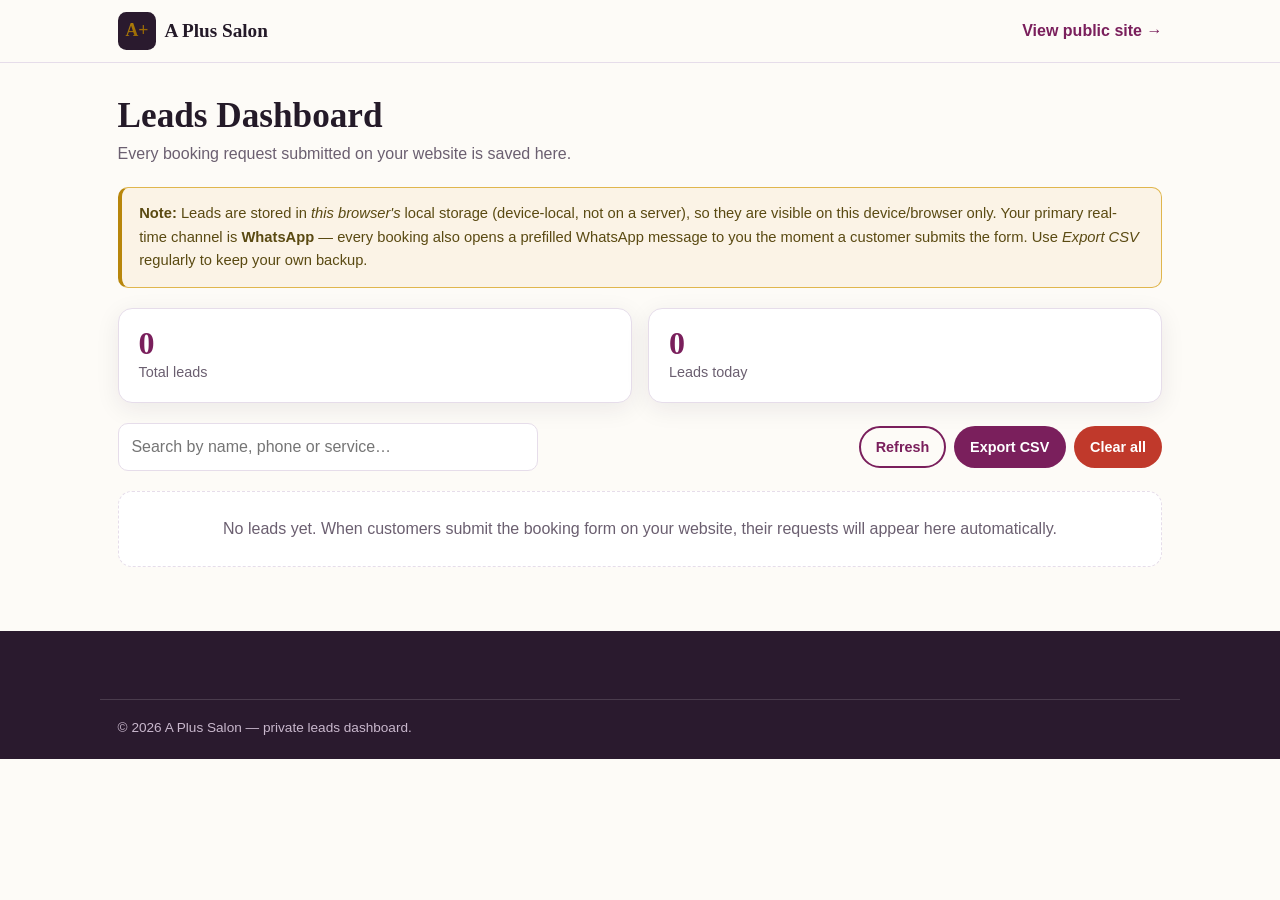
==== admin.html @ 1aadc6eb "feat: add owner leads dashboard, SEO/deploy config, and README - admin.html: mobile-responsive owner" ====
<!DOCTYPE html>
<html lang="en">
<head>
  <meta charset="UTF-8" />
  <meta name="viewport" content="width=device-width, initial-scale=1.0" />
  <title>A Plus Salon — Leads Dashboard</title>
  <meta name="description" content="Private owner dashboard for viewing and exporting salon booking leads." />
  <meta name="theme-color" content="#2a1a2e" />

  <!-- Owner-only dashboard: keep it out of search engines -->
  <meta name="robots" content="noindex, nofollow" />

  <!-- Favicon -->
  <link rel="icon" type="image/svg+xml" href="assets/img/favicon.svg" />

  <!-- Shared styles -->
  <link rel="stylesheet" href="assets/css/styles.css" />
</head>
<body class="admin">
  <!-- ============================ HEADER ============================ -->
  <header class="site-header">
    <div class="container site-header__inner">
      <a class="brand" href="index.html">
        <img class="brand__logo" src="assets/img/logo.svg" width="40" height="40" alt="" />
        <span class="brand__name" data-salon-name>A Plus Salon</span>
      </a>
      <nav class="admin-nav" aria-label="Dashboard">
        <a class="admin-nav__link" href="index.html">View public site →</a>
      </nav>
    </div>
  </header>

  <main class="admin-main">
    <div class="container">
      <div class="admin-head">
        <h1 class="admin-head__title">Leads Dashboard</h1>
        <p class="admin-head__sub">
          Every booking request submitted on your website is saved here.
        </p>
      </div>

      <!-- Storage note -->
      <p class="admin-note" role="note">
        <strong>Note:</strong> Leads are stored in <em>this browser's</em> local
        storage (device-local, not on a server), so they are visible on this
        device/browser only. Your primary real-time channel is
        <strong>WhatsApp</strong> — every booking also opens a prefilled
        WhatsApp message to you the moment a customer submits the form. Use
        <em>Export CSV</em> regularly to keep your own backup.
      </p>

      <!-- ============================ SUMMARY ============================ -->
      <section class="admin-summary" aria-label="Summary">
        <div class="stat-card">
          <span class="stat-card__value" id="stat-total">0</span>
          <span class="stat-card__label">Total leads</span>
        </div>
        <div class="stat-card">
          <span class="stat-card__value" id="stat-today">0</span>
          <span class="stat-card__label">Leads today</span>
        </div>
      </section>

      <!-- ============================ TOOLBAR ============================ -->
      <div class="admin-toolbar">
        <div class="admin-toolbar__search field">
          <label for="search" class="sr-only">Search leads</label>
          <input id="search" type="search" inputmode="search" autocomplete="off"
                 placeholder="Search by name, phone or service…" />
        </div>
        <div class="admin-toolbar__actions">
          <button id="btn-refresh" class="btn btn--outline btn--sm" type="button">Refresh</button>
          <button id="btn-export" class="btn btn--primary btn--sm" type="button">Export CSV</button>
          <button id="btn-clear" class="btn btn--danger btn--sm" type="button">Clear all</button>
        </div>
      </div>

      <!-- ============================ EMPTY STATES ============================ -->
      <p id="leads-empty" class="admin-empty" hidden>
        No leads yet. When customers submit the booking form on your website,
        their requests will appear here automatically.
      </p>
      <p id="leads-no-results" class="admin-empty" hidden>
        No leads match your search.
      </p>

      <!-- ============================ TABLE (desktop) ============================ -->
      <div id="leads-table-wrap" class="leads-table-wrap" hidden>
        <table class="leads-table">
          <thead>
            <tr>
              <th scope="col">Name</th>
              <th scope="col">Phone</th>
              <th scope="col">Service</th>
              <th scope="col">Preferred</th>
              <th scope="col">Message</th>
              <th scope="col">Created</th>
            </tr>
          </thead>
          <tbody id="leads-tbody">
            <!-- Rows rendered by admin.js -->
          </tbody>
        </table>
      </div>

      <!-- ============================ CARDS (mobile) ============================ -->
      <div id="leads-cards" class="leads-cards" hidden>
        <!-- Cards rendered by admin.js -->
      </div>
    </div>
  </main>

  <footer class="site-footer">
    <div class="site-footer__bottom container">
      <p>&copy; <span data-year>2025</span> <span data-salon-name>A Plus Salon</span> — private leads dashboard.</p>
    </div>
  </footer>

  <!-- Config first, then dashboard logic -->
  <script src="assets/js/config.js"></script>
  <script src="assets/js/admin.js"></script>
</body>
</html>
---- assets/css/styles.css ----
/* ==========================================================================
   A Plus Salon — Mobile-first stylesheet (vanilla CSS, no dependencies)
   ========================================================================== */

/* ---------------------------------------------------- Design tokens */
:root {
  --color-bg: #fdfbf7;
  --color-surface: #ffffff;
  --color-ink: #241a28;
  --color-muted: #6b5f70;
  --color-primary: #7a1f5c;
  --color-primary-dark: #5c1545;
  --color-accent: #b8860b;
  --color-accent-light: #e0b64d;
  --color-plum: #2a1a2e;
  --color-whatsapp: #25d366;
  --color-whatsapp-dark: #1da851;
  --color-error: #c0392b;
  --color-border: #e6ddea;

  --radius: 14px;
  --radius-sm: 10px;
  --shadow: 0 6px 24px rgba(42, 26, 46, 0.08);
  --shadow-lg: 0 12px 40px rgba(42, 26, 46, 0.14);

  --font-body: -apple-system, BlinkMacSystemFont, "Segoe UI", Roboto, Helvetica,
    Arial, sans-serif;
  --font-head: Georgia, "Times New Roman", "Playfair Display", serif;

  --tap: 44px;
  --maxw: 1080px;
}

/* ---------------------------------------------------- Base / reset */
*,
*::before,
*::after {
  box-sizing: border-box;
}
html {
  scroll-behavior: smooth;
}
body {
  margin: 0;
  font-family: var(--font-body);
  color: var(--color-ink);
  background: var(--color-bg);
  line-height: 1.6;
  -webkit-font-smoothing: antialiased;
  overflow-x: hidden;
}
img {
  max-width: 100%;
  display: block;
}
a {
  color: var(--color-primary);
}
h1,
h2,
h3 {
  font-family: var(--font-head);
  line-height: 1.2;
  margin: 0 0 0.5em;
}
p {
  margin: 0 0 1em;
}

.container {
  width: 100%;
  max-width: var(--maxw);
  margin: 0 auto;
  padding: 0 1.1rem;
}

/* Accessibility helpers */
.skip-link {
  position: absolute;
  left: -999px;
  top: 0;
  background: var(--color-primary);
  color: #fff;
  padding: 0.6rem 1rem;
  z-index: 200;
  border-radius: 0 0 var(--radius-sm) 0;
}
.skip-link:focus {
  left: 0;
}

:focus-visible {
  outline: 3px solid var(--color-accent-light);
  outline-offset: 2px;
}

/* ---------------------------------------------------- Buttons */
.btn {
  display: inline-flex;
  align-items: center;
  justify-content: center;
  gap: 0.5rem;
  min-height: var(--tap);
  padding: 0.7rem 1.3rem;
  border: 2px solid transparent;
  border-radius: 999px;
  font: inherit;
  font-weight: 600;
  text-decoration: none;
  cursor: pointer;
  transition: transform 0.06s ease, background 0.15s ease, box-shadow 0.15s ease;
}
.btn:active {
  transform: translateY(1px);
}
.btn--lg {
  padding: 0.9rem 1.6rem;
  font-size: 1.05rem;
}
.btn--block {
  width: 100%;
}
.btn--primary {
  background: var(--color-primary);
  color: #fff;
}
.btn--primary:hover {
  background: var(--color-primary-dark);
}
.btn--outline {
  background: transparent;
  color: var(--color-primary);
  border-color: var(--color-primary);
}
.btn--outline:hover {
  background: var(--color-primary);
  color: #fff;
}
.btn--whatsapp {
  background: var(--color-whatsapp);
  color: #063d1e;
}
.btn--whatsapp:hover {
  background: var(--color-whatsapp-dark);
  color: #fff;
}
.btn__wa-icon {
  font-size: 1.1em;
}

/* ---------------------------------------------------- Header / nav */
.site-header {
  position: sticky;
  top: 0;
  z-index: 100;
  background: rgba(253, 251, 247, 0.96);
  backdrop-filter: saturate(1.2) blur(6px);
  border-bottom: 1px solid var(--color-border);
}
.site-header__inner {
  display: flex;
  align-items: center;
  justify-content: space-between;
  min-height: 62px;
  gap: 0.75rem;
}
.brand {
  display: inline-flex;
  align-items: center;
  gap: 0.55rem;
  text-decoration: none;
  color: var(--color-ink);
}
.brand__logo {
  width: 38px;
  height: 38px;
}
.brand__name {
  font-family: var(--font-head);
  font-weight: 700;
  font-size: 1.2rem;
}
.nav-toggle {
  display: inline-flex;
  flex-direction: column;
  justify-content: center;
  gap: 5px;
  width: var(--tap);
  height: var(--tap);
  padding: 0;
  background: transparent;
  border: 0;
  cursor: pointer;
}
.nav-toggle__bar {
  display: block;
  width: 24px;
  height: 2px;
  margin: 0 auto;
  background: var(--color-ink);
  border-radius: 2px;
}
.nav-menu {
  display: none;
  position: absolute;
  left: 0;
  right: 0;
  top: 100%;
  flex-direction: column;
  gap: 0.25rem;
  padding: 0.75rem 1.1rem 1.1rem;
  background: var(--color-surface);
  border-bottom: 1px solid var(--color-border);
  box-shadow: var(--shadow);
}
.nav-menu.is-open {
  display: flex;
}
.nav-menu a {
  display: block;
  padding: 0.7rem 0.25rem;
  min-height: var(--tap);
  color: var(--color-ink);
  text-decoration: none;
  font-weight: 600;
}
.nav-menu a:hover {
  color: var(--color-primary);
}
.nav-menu__cta {
  margin-top: 0.35rem;
}

/* ---------------------------------------------------- Hero */
.hero {
  background: linear-gradient(150deg, var(--color-plum) 0%, #4a2b4f 100%);
  color: #f7eefb;
  padding: 3rem 0 3.5rem;
}
.hero__eyebrow {
  text-transform: uppercase;
  letter-spacing: 0.18em;
  font-size: 0.78rem;
  color: var(--color-accent-light);
  margin-bottom: 0.75rem;
}
.hero__title {
  font-size: clamp(1.9rem, 6vw, 3rem);
  color: #fff;
}
.hero__accent {
  color: var(--color-accent-light);
}
.hero__subtext {
  max-width: 46ch;
  color: #e8dcec;
}
.hero__actions {
  display: flex;
  flex-wrap: wrap;
  gap: 0.75rem;
  margin-top: 1.4rem;
}

/* ---------------------------------------------------- Sections */
.section {
  padding: 3rem 0;
}
.section__title {
  font-size: clamp(1.5rem, 4.5vw, 2.1rem);
  text-align: center;
}
.section__lead {
  text-align: center;
  max-width: 55ch;
  margin: 0 auto 2rem;
  color: var(--color-muted);
}
.services {
  background: var(--color-bg);
}
.benefits {
  background: #f6eef3;
}

/* ---------------------------------------------------- Service cards */
.services__grid,
.benefits__grid {
  display: grid;
  grid-template-columns: 1fr;
  gap: 1rem;
}
.service-card {
  background: var(--color-surface);
  border: 1px solid var(--color-border);
  border-radius: var(--radius);
  padding: 1.25rem;
  box-shadow: var(--shadow);
  display: flex;
  flex-direction: column;
}
.service-card__name {
  font-size: 1.2rem;
  margin-bottom: 0.35rem;
}
.service-card__meta {
  display: flex;
  flex-wrap: wrap;
  gap: 0.5rem 1rem;
  margin: 0 0 0.6rem;
  font-size: 0.9rem;
}
.service-card__price {
  font-weight: 700;
  color: var(--color-primary);
}
.service-card__dur {
  color: var(--color-muted);
}
.service-card__desc {
  color: var(--color-muted);
  flex: 1;
}
.service-card__cta {
  margin-top: 0.75rem;
  align-self: flex-start;
}

/* ---------------------------------------------------- Benefits */
.benefits__grid {
  list-style: none;
  margin: 0;
  padding: 0;
}
.benefit {
  background: var(--color-surface);
  border-radius: var(--radius);
  padding: 1.25rem;
  text-align: center;
  box-shadow: var(--shadow);
}
.benefit__icon {
  font-size: 2rem;
  display: block;
  margin-bottom: 0.4rem;
}
.benefit__title {
  font-size: 1.1rem;
}
.benefit p {
  color: var(--color-muted);
  margin: 0;
}

/* ---------------------------------------------------- Booking form */
.booking {
  background: var(--color-bg);
}
.booking__inner {
  max-width: 640px;
}
.booking-form {
  display: grid;
  grid-template-columns: 1fr 1fr;
  gap: 1rem;
  background: var(--color-surface);
  border: 1px solid var(--color-border);
  border-radius: var(--radius);
  padding: 1.5rem;
  box-shadow: var(--shadow-lg);
}
.field {
  grid-column: 1 / -1;
  display: flex;
  flex-direction: column;
  gap: 0.35rem;
}
.field label {
  font-weight: 600;
  font-size: 0.95rem;
}
.field__opt {
  font-weight: 400;
  color: var(--color-muted);
}
.req {
  color: var(--color-error);
}
.field input,
.field select,
.field textarea {
  min-height: var(--tap);
  padding: 0.65rem 0.8rem;
  font: inherit;
  color: var(--color-ink);
  background: #fff;
  border: 1.5px solid var(--color-border);
  border-radius: var(--radius-sm);
  width: 100%;
}
.field textarea {
  min-height: 88px;
  resize: vertical;
}
.field input:focus,
.field select:focus,
.field textarea:focus {
  border-color: var(--color-primary);
  outline: none;
  box-shadow: 0 0 0 3px rgba(122, 31, 92, 0.15);
}
.field input.is-invalid,
.field select.is-invalid {
  border-color: var(--color-error);
}
.field__error {
  color: var(--color-error);
  font-size: 0.85rem;
  margin: 0;
  min-height: 1em;
}
.booking-form .btn[type="submit"] {
  grid-column: 1 / -1;
  margin-top: 0.25rem;
}

/* Honeypot — visually hidden but present for bots */
.hp-field {
  position: absolute;
  left: -9999px;
  width: 1px;
  height: 1px;
  overflow: hidden;
}

/* Success / fallback states */
.form-success {
  grid-column: 1 / -1;
  background: #e9f9ef;
  border: 1.5px solid var(--color-whatsapp);
  border-radius: var(--radius-sm);
  padding: 1rem 1.1rem;
  color: #0b5a2c;
}
.form-success strong {
  display: block;
  margin-bottom: 0.25rem;
}
.form-success p {
  margin: 0.25rem 0 0;
}
.whatsapp-fallback-wrap.is-emphasized {
  font-weight: 700;
}

/* ---------------------------------------------------- Footer */
.site-footer {
  background: var(--color-plum);
  color: #e8dcec;
  padding: 2.5rem 0 1.25rem;
}
.site-footer__inner {
  display: grid;
  grid-template-columns: 1fr;
  gap: 1.5rem;
}
.site-footer h3 {
  color: #fff;
  font-size: 1.05rem;
}
.site-footer__brand {
  color: var(--color-accent-light);
}
.site-footer a {
  color: #f3e4d0;
}
.site-footer__social {
  display: flex;
  flex-wrap: wrap;
  gap: 0.5rem 1rem;
}
.site-footer__bottom {
  margin-top: 1.75rem;
  padding-top: 1.1rem;
  border-top: 1px solid rgba(255, 255, 255, 0.15);
  font-size: 0.85rem;
  color: #c9b8cd;
}
.site-footer__bottom p {
  margin: 0;
}

/* ---------------------------------------------------- Breakpoints */
@media (min-width: 600px) {
  .services__grid {
    grid-template-columns: repeat(2, 1fr);
  }
  .benefits__grid {
    grid-template-columns: repeat(2, 1fr);
  }
  .field--half {
    grid-column: span 1;
  }
}

@media (min-width: 900px) {
  .nav-toggle {
    display: none;
  }
  .nav-menu {
    display: flex;
    position: static;
    flex-direction: row;
    align-items: center;
    gap: 1.25rem;
    padding: 0;
    background: transparent;
    border: 0;
    box-shadow: none;
  }
  .nav-menu a {
    padding: 0.4rem 0;
  }
  .services__grid {
    grid-template-columns: repeat(3, 1fr);
  }
  .benefits__grid {
    grid-template-columns: repeat(4, 1fr);
  }
  .site-footer__inner {
    grid-template-columns: 1.4fr 1fr 1fr;
  }
  .hero {
    padding: 4.5rem 0 5rem;
  }
}

/* ==========================================================================
   Admin — Owner Leads Dashboard
   ========================================================================== */

/* Extra button variants used by the dashboard */
.btn--sm {
  min-height: 38px;
  padding: 0.45rem 0.9rem;
  font-size: 0.9rem;
}
.btn--danger {
  background: var(--color-error);
  color: #fff;
}
.btn--danger:hover {
  background: #96271b;
}

/* Screen-reader-only utility */
.sr-only {
  position: absolute;
  width: 1px;
  height: 1px;
  padding: 0;
  margin: -1px;
  overflow: hidden;
  clip: rect(0, 0, 0, 0);
  white-space: nowrap;
  border: 0;
}

.admin-nav__link {
  font-weight: 600;
  text-decoration: none;
  color: var(--color-primary);
}
.admin-nav__link:hover {
  text-decoration: underline;
}

.admin-main {
  padding: 2rem 0 3rem;
}
.admin-head__title {
  font-size: clamp(1.6rem, 5vw, 2.2rem);
  margin-bottom: 0.25rem;
}
.admin-head__sub {
  color: var(--color-muted);
  margin-bottom: 1.25rem;
}

.admin-note {
  background: #fbf3e6;
  border: 1px solid var(--color-accent-light);
  border-left: 4px solid var(--color-accent);
  border-radius: var(--radius-sm);
  padding: 0.9rem 1.1rem;
  font-size: 0.92rem;
  color: #5a4a12;
}
.admin-note em {
  font-style: italic;
}

/* Summary stat cards */
.admin-summary {
  display: grid;
  grid-template-columns: repeat(2, 1fr);
  gap: 1rem;
  margin: 1.25rem 0;
}
.stat-card {
  background: var(--color-surface);
  border: 1px solid var(--color-border);
  border-radius: var(--radius);
  box-shadow: var(--shadow);
  padding: 1.1rem 1.25rem;
  display: flex;
  flex-direction: column;
  gap: 0.15rem;
}
.stat-card__value {
  font-family: var(--font-head);
  font-size: 2rem;
  font-weight: 700;
  color: var(--color-primary);
  line-height: 1;
}
.stat-card__label {
  color: var(--color-muted);
  font-size: 0.9rem;
}

/* Toolbar: search + actions */
.admin-toolbar {
  display: flex;
  flex-direction: column;
  gap: 0.75rem;
  margin: 1.25rem 0;
}
.admin-toolbar__search {
  gap: 0;
}
.admin-toolbar__search input {
  min-height: var(--tap);
  padding: 0.65rem 0.8rem;
  font: inherit;
  color: var(--color-ink);
  background: #fff;
  border: 1.5px solid var(--color-border);
  border-radius: var(--radius-sm);
  width: 100%;
}
.admin-toolbar__search input:focus {
  border-color: var(--color-primary);
  outline: none;
  box-shadow: 0 0 0 3px rgba(122, 31, 92, 0.15);
}
.admin-toolbar__actions {
  display: flex;
  flex-wrap: wrap;
  gap: 0.5rem;
}

.admin-empty {
  background: var(--color-surface);
  border: 1px dashed var(--color-border);
  border-radius: var(--radius);
  padding: 1.5rem;
  text-align: center;
  color: var(--color-muted);
}

/* Leads table (desktop) */
.leads-table-wrap {
  overflow-x: auto;
  background: var(--color-surface);
  border: 1px solid var(--color-border);
  border-radius: var(--radius);
  box-shadow: var(--shadow);
}
.leads-table {
  width: 100%;
  border-collapse: collapse;
  min-width: 720px;
}
.leads-table th,
.leads-table td {
  text-align: left;
  padding: 0.75rem 0.9rem;
  border-bottom: 1px solid var(--color-border);
  vertical-align: top;
  font-size: 0.92rem;
}
.leads-table thead th {
  background: #f6eef3;
  font-family: var(--font-body);
  font-weight: 700;
  color: var(--color-ink);
  white-space: nowrap;
}
.leads-table tbody tr:hover {
  background: #faf6fb;
}
.col-message {
  max-width: 260px;
  white-space: pre-wrap;
  word-break: break-word;
}
.col-created,
.col-when {
  white-space: nowrap;
  color: var(--color-muted);
}

/* Phone cell (shared by table + cards) */
.lead-phone {
  display: flex;
  flex-direction: column;
  gap: 0.4rem;
  align-items: flex-start;
}
.lead-phone__tel {
  font-weight: 600;
  text-decoration: none;
  white-space: nowrap;
}
.lead-phone__tel:hover {
  text-decoration: underline;
}

/* Leads cards (mobile) */
.leads-cards {
  grid-template-columns: 1fr;
  gap: 1rem;
}
/* The [hidden] attribute (set by JS when there are no visible leads) must
   always win over the display rules below. */
.leads-table-wrap[hidden],
.leads-cards[hidden] {
  display: none !important;
}
.lead-card {
  background: var(--color-surface);
  border: 1px solid var(--color-border);
  border-radius: var(--radius);
  box-shadow: var(--shadow);
  padding: 1.1rem 1.2rem;
}
.lead-card__head {
  display: flex;
  flex-wrap: wrap;
  justify-content: space-between;
  align-items: baseline;
  gap: 0.25rem 0.75rem;
  margin-bottom: 0.6rem;
}
.lead-card__name {
  font-size: 1.15rem;
  margin: 0;
}
.lead-card__created {
  color: var(--color-muted);
  font-size: 0.82rem;
}
.lead-card__row {
  display: flex;
  gap: 0.75rem;
  padding: 0.35rem 0;
  border-top: 1px solid var(--color-border);
}
.lead-card__label {
  flex: 0 0 88px;
  font-weight: 600;
  color: var(--color-muted);
  font-size: 0.88rem;
}
.lead-card__value {
  flex: 1;
  word-break: break-word;
  white-space: pre-wrap;
}

/* Desktop: show table, hide cards. Mobile: show cards, hide table. */
.leads-cards:not([hidden]) {
  display: grid;
}
@media (min-width: 768px) {
  .admin-toolbar {
    flex-direction: row;
    align-items: center;
    justify-content: space-between;
  }
  .admin-toolbar__search {
    flex: 1;
    max-width: 420px;
  }
  .leads-cards {
    display: none !important;
  }
}
@media (max-width: 767.98px) {
  .leads-table-wrap {
    display: none !important;
  }
}

/* Respect reduced motion */
@media (prefers-reduced-motion: reduce) {
  html {
    scroll-behavior: auto;
  }
  .btn {
    transition: none;
  }
}
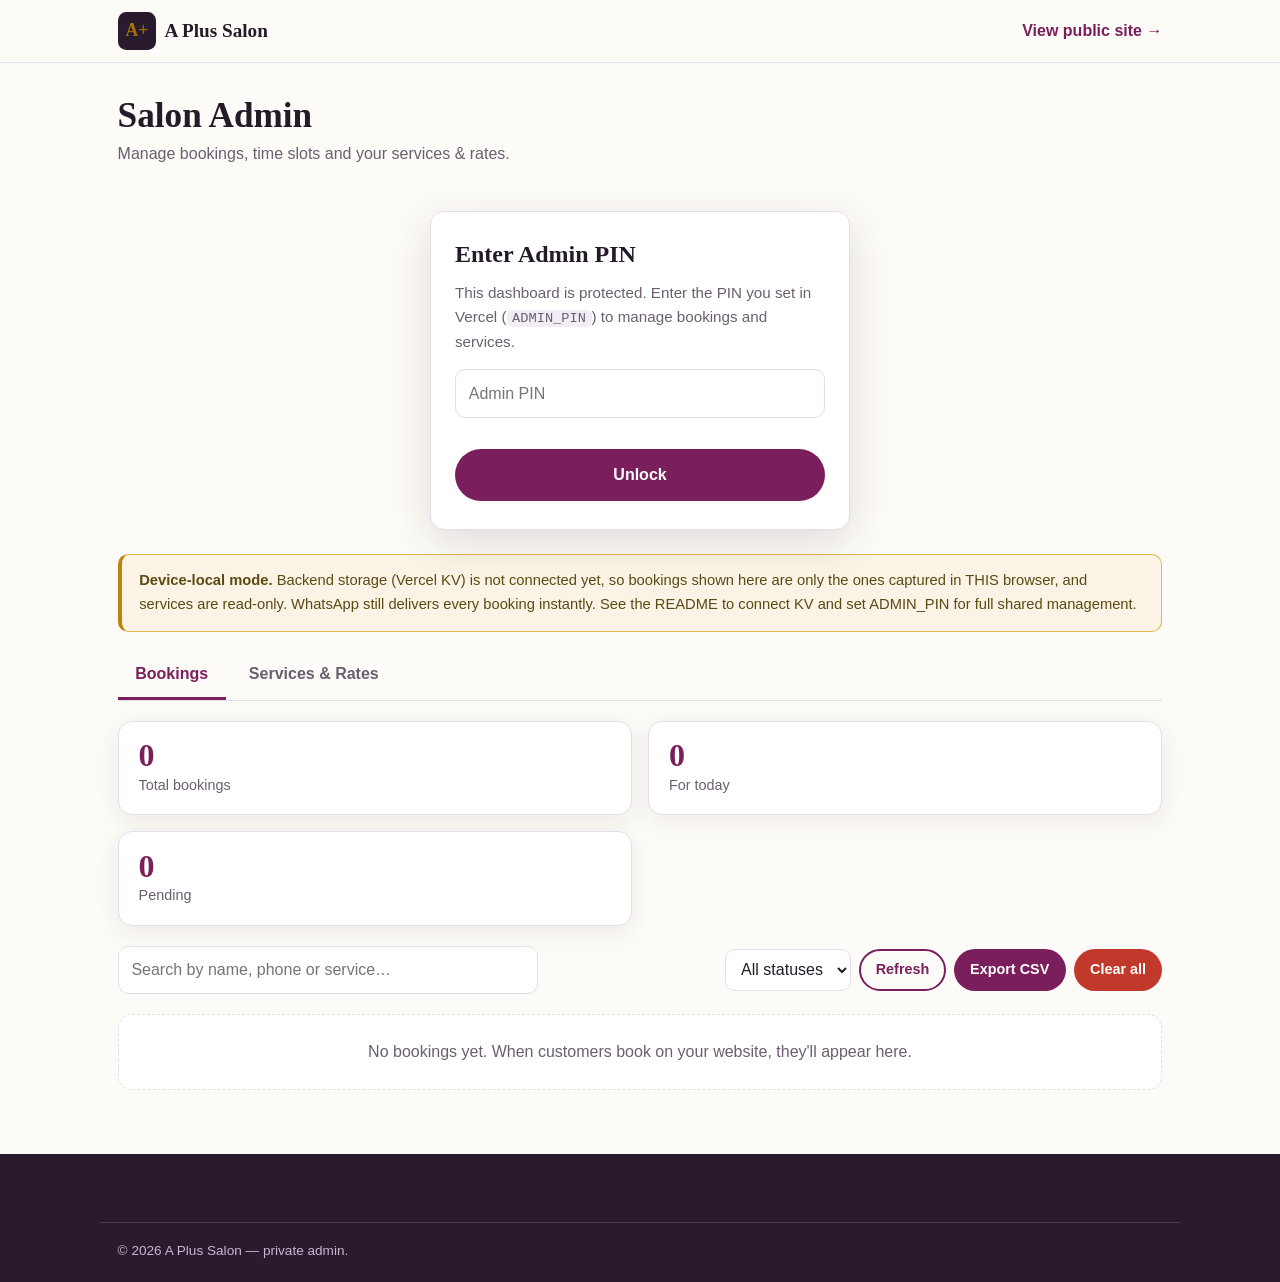
==== commit 4888c54b: "feat: 45-min slot booking + admin-managed services/rates via Vercel KV (localStorage fallback)" ====
--- a/admin.html
+++ b/admin.html
@@ -3,8 +3,8 @@
 <head>
   <meta charset="UTF-8" />
   <meta name="viewport" content="width=device-width, initial-scale=1.0" />
-  <title>A Plus Salon — Leads Dashboard</title>
-  <meta name="description" content="Private owner dashboard for viewing and exporting salon booking leads." />
+  <title>A Plus Salon — Admin</title>
+  <meta name="description" content="Private owner admin for managing bookings, time slots and services." />
   <meta name="theme-color" content="#2a1a2e" />
 
   <!-- Owner-only dashboard: keep it out of search engines -->
@@ -12,6 +12,14 @@
 
   <!-- Favicon -->
   <link rel="icon" type="image/svg+xml" href="assets/img/favicon.svg" />
+
+  <!-- PWA: installable app (Android/Chrome + iOS "Add to Home Screen") -->
+  <link rel="manifest" href="manifest.webmanifest" />
+  <link rel="apple-touch-icon" href="assets/img/app-icon.svg" />
+  <meta name="mobile-web-app-capable" content="yes" />
+  <meta name="apple-mobile-web-app-capable" content="yes" />
+  <meta name="apple-mobile-web-app-status-bar-style" content="black-translucent" />
+  <meta name="apple-mobile-web-app-title" content="A Plus Salon" />
 
   <!-- Shared styles -->
   <link rel="stylesheet" href="assets/css/styles.css" />
@@ -33,91 +41,167 @@
   <main class="admin-main">
     <div class="container">
       <div class="admin-head">
-        <h1 class="admin-head__title">Leads Dashboard</h1>
+        <h1 class="admin-head__title">Salon Admin</h1>
         <p class="admin-head__sub">
-          Every booking request submitted on your website is saved here.
+          Manage bookings, time slots and your services &amp; rates.
         </p>
       </div>
 
-      <!-- Storage note -->
-      <p class="admin-note" role="note">
-        <strong>Note:</strong> Leads are stored in <em>this browser's</em> local
-        storage (device-local, not on a server), so they are visible on this
-        device/browser only. Your primary real-time channel is
-        <strong>WhatsApp</strong> — every booking also opens a prefilled
-        WhatsApp message to you the moment a customer submits the form. Use
-        <em>Export CSV</em> regularly to keep your own backup.
-      </p>
-
-      <!-- ============================ SUMMARY ============================ -->
-      <section class="admin-summary" aria-label="Summary">
-        <div class="stat-card">
-          <span class="stat-card__value" id="stat-total">0</span>
-          <span class="stat-card__label">Total leads</span>
-        </div>
-        <div class="stat-card">
-          <span class="stat-card__value" id="stat-today">0</span>
-          <span class="stat-card__label">Leads today</span>
+      <!-- ============================ PIN GATE ============================ -->
+      <!-- Shown only when the backend (Vercel KV) is connected. -->
+      <section id="admin-gate" class="admin-gate" hidden aria-label="Admin sign in">
+        <div class="admin-gate__card">
+          <h2 class="admin-gate__title">Enter Admin PIN</h2>
+          <p class="admin-gate__text">
+            This dashboard is protected. Enter the PIN you set in Vercel
+            (<code>ADMIN_PIN</code>) to manage bookings and services.
+          </p>
+          <form id="gate-form" class="admin-gate__form" autocomplete="off">
+            <div class="field">
+              <label for="pin" class="sr-only">Admin PIN</label>
+              <input id="pin" name="pin" type="password" inputmode="numeric"
+                     autocomplete="off" placeholder="Admin PIN" />
+              <p class="field__error" id="gate-error" role="alert" aria-live="polite"></p>
+            </div>
+            <button class="btn btn--primary btn--block" type="submit">Unlock</button>
+          </form>
         </div>
       </section>
 
-      <!-- ============================ TOOLBAR ============================ -->
-      <div class="admin-toolbar">
-        <div class="admin-toolbar__search field">
-          <label for="search" class="sr-only">Search leads</label>
-          <input id="search" type="search" inputmode="search" autocomplete="off"
-                 placeholder="Search by name, phone or service…" />
+      <!-- ============================ APP ============================ -->
+      <div id="admin-app" hidden>
+        <!-- Mode banner: tells the owner whether data is shared or device-local -->
+        <p id="mode-note" class="admin-note" role="note"></p>
+
+        <!-- Tabs -->
+        <div class="admin-tabs" role="tablist" aria-label="Admin sections">
+          <button id="tab-bookings" class="admin-tab is-active" type="button"
+                  role="tab" aria-selected="true" aria-controls="panel-bookings">
+            Bookings
+          </button>
+          <button id="tab-services" class="admin-tab" type="button"
+                  role="tab" aria-selected="false" aria-controls="panel-services">
+            Services &amp; Rates
+          </button>
         </div>
-        <div class="admin-toolbar__actions">
-          <button id="btn-refresh" class="btn btn--outline btn--sm" type="button">Refresh</button>
-          <button id="btn-export" class="btn btn--primary btn--sm" type="button">Export CSV</button>
-          <button id="btn-clear" class="btn btn--danger btn--sm" type="button">Clear all</button>
-        </div>
-      </div>
-
-      <!-- ============================ EMPTY STATES ============================ -->
-      <p id="leads-empty" class="admin-empty" hidden>
-        No leads yet. When customers submit the booking form on your website,
-        their requests will appear here automatically.
-      </p>
-      <p id="leads-no-results" class="admin-empty" hidden>
-        No leads match your search.
-      </p>
-
-      <!-- ============================ TABLE (desktop) ============================ -->
-      <div id="leads-table-wrap" class="leads-table-wrap" hidden>
-        <table class="leads-table">
-          <thead>
-            <tr>
-              <th scope="col">Name</th>
-              <th scope="col">Phone</th>
-              <th scope="col">Service</th>
-              <th scope="col">Preferred</th>
-              <th scope="col">Message</th>
-              <th scope="col">Created</th>
-            </tr>
-          </thead>
-          <tbody id="leads-tbody">
-            <!-- Rows rendered by admin.js -->
-          </tbody>
-        </table>
-      </div>
-
-      <!-- ============================ CARDS (mobile) ============================ -->
-      <div id="leads-cards" class="leads-cards" hidden>
-        <!-- Cards rendered by admin.js -->
+
+        <!-- ==================== BOOKINGS PANEL ==================== -->
+        <section id="panel-bookings" class="admin-panel" role="tabpanel"
+                 aria-labelledby="tab-bookings">
+          <section class="admin-summary" aria-label="Summary">
+            <div class="stat-card">
+              <span class="stat-card__value" id="stat-total">0</span>
+              <span class="stat-card__label">Total bookings</span>
+            </div>
+            <div class="stat-card">
+              <span class="stat-card__value" id="stat-today">0</span>
+              <span class="stat-card__label">For today</span>
+            </div>
+            <div class="stat-card">
+              <span class="stat-card__value" id="stat-pending">0</span>
+              <span class="stat-card__label">Pending</span>
+            </div>
+          </section>
+
+          <div class="admin-toolbar">
+            <div class="admin-toolbar__search field">
+              <label for="search" class="sr-only">Search bookings</label>
+              <input id="search" type="search" inputmode="search" autocomplete="off"
+                     placeholder="Search by name, phone or service…" />
+            </div>
+            <div class="admin-toolbar__actions">
+              <label for="status-filter" class="sr-only">Filter by status</label>
+              <select id="status-filter" class="admin-select">
+                <option value="">All statuses</option>
+                <option value="pending">Pending</option>
+                <option value="confirmed">Confirmed</option>
+                <option value="cancelled">Cancelled</option>
+              </select>
+              <button id="btn-refresh" class="btn btn--outline btn--sm" type="button">Refresh</button>
+              <button id="btn-export" class="btn btn--primary btn--sm" type="button">Export CSV</button>
+              <button id="btn-clear" class="btn btn--danger btn--sm" type="button" hidden>Clear all</button>
+            </div>
+          </div>
+
+          <p id="bookings-empty" class="admin-empty" hidden>
+            No bookings yet. When customers book on your website, they'll appear here.
+          </p>
+          <p id="bookings-no-results" class="admin-empty" hidden>
+            No bookings match your search/filter.
+          </p>
+
+          <!-- Table (desktop) -->
+          <div id="bookings-table-wrap" class="leads-table-wrap" hidden>
+            <table class="leads-table">
+              <thead>
+                <tr>
+                  <th scope="col">Name</th>
+                  <th scope="col">Phone</th>
+                  <th scope="col">Service</th>
+                  <th scope="col">Slot</th>
+                  <th scope="col">Status</th>
+                  <th scope="col">Actions</th>
+                </tr>
+              </thead>
+              <tbody id="bookings-tbody"></tbody>
+            </table>
+          </div>
+
+          <!-- Cards (mobile) -->
+          <div id="bookings-cards" class="leads-cards" hidden></div>
+        </section>
+
+        <!-- ==================== SERVICES PANEL ==================== -->
+        <section id="panel-services" class="admin-panel" role="tabpanel"
+                 aria-labelledby="tab-services" hidden>
+          <p id="services-readonly-note" class="admin-note" role="note" hidden>
+            <strong>Read-only:</strong> services shown here come from
+            <code>assets/js/config.js</code>. To add, edit rates or remove
+            services <em>from this screen</em> (shared across all customer
+            devices), connect Vercel KV and set <code>ADMIN_PIN</code> — see the
+            README. Until then, edit <code>config.js</code> to change services.
+          </p>
+
+          <!-- Add new service -->
+          <form id="service-form" class="service-form" autocomplete="off">
+            <h2 class="service-form__title">Add a service / product</h2>
+            <div class="service-form__grid">
+              <div class="field">
+                <label for="svc-name">Name <span class="req">*</span></label>
+                <input id="svc-name" name="name" type="text" placeholder="e.g. Kids Haircut" />
+              </div>
+              <div class="field">
+                <label for="svc-price">Rate (from) <span class="req">*</span></label>
+                <input id="svc-price" name="priceFrom" type="number" min="0" step="1" placeholder="e.g. 120" />
+              </div>
+              <div class="field">
+                <label for="svc-duration">Duration (min)</label>
+                <input id="svc-duration" name="durationMins" type="number" min="1" step="1" placeholder="e.g. 30" />
+              </div>
+              <div class="field service-form__desc">
+                <label for="svc-desc">Description</label>
+                <input id="svc-desc" name="description" type="text" placeholder="Short one-line description" />
+              </div>
+            </div>
+            <p class="field__error" id="service-form-error" role="alert" aria-live="polite"></p>
+            <button id="svc-add-btn" class="btn btn--primary" type="submit">Add service</button>
+          </form>
+
+          <div id="services-list" class="services-admin-list"></div>
+        </section>
       </div>
     </div>
   </main>
 
   <footer class="site-footer">
     <div class="site-footer__bottom container">
-      <p>&copy; <span data-year>2025</span> <span data-salon-name>A Plus Salon</span> — private leads dashboard.</p>
+      <p>&copy; <span data-year>2025</span> <span data-salon-name>A Plus Salon</span> — private admin.</p>
     </div>
   </footer>
 
-  <!-- Config first, then dashboard logic -->
+  <!-- Config first, then admin logic -->
   <script src="assets/js/config.js"></script>
   <script src="assets/js/admin.js"></script>
+  <script src="assets/js/pwa.js"></script>
 </body>
 </html>
--- a/assets/css/styles.css
+++ b/assets/css/styles.css
@@ -812,3 +812,408 @@
     transition: none;
   }
 }
+
+
+/* ==========================================================================
+   PWA install popup (Android install prompt + iOS "Add to Home Screen")
+   ========================================================================== */
+.pwa-install {
+  position: fixed;
+  left: 0;
+  right: 0;
+  bottom: 0;
+  z-index: 1000;
+  display: flex;
+  justify-content: center;
+  padding: 12px;
+  padding-bottom: calc(12px + env(safe-area-inset-bottom, 0px));
+  pointer-events: none;
+}
+.pwa-install__card {
+  pointer-events: auto;
+  position: relative;
+  display: flex;
+  align-items: center;
+  gap: 14px;
+  width: 100%;
+  max-width: 480px;
+  background: var(--color-surface);
+  color: var(--color-ink);
+  border: 1px solid var(--color-border);
+  border-radius: var(--radius);
+  box-shadow: var(--shadow-lg);
+  padding: 14px 16px;
+  transform: translateY(140%);
+  opacity: 0;
+  transition: transform 0.3s ease, opacity 0.3s ease;
+}
+.pwa-install.is-visible .pwa-install__card {
+  transform: translateY(0);
+  opacity: 1;
+}
+.pwa-install__icon {
+  flex: 0 0 auto;
+  width: 56px;
+  height: 56px;
+  border-radius: 14px;
+  box-shadow: 0 2px 8px rgba(42, 26, 46, 0.18);
+}
+.pwa-install__body {
+  flex: 1 1 auto;
+  min-width: 0;
+}
+.pwa-install__title {
+  margin: 0 0 2px;
+  font-weight: 700;
+  font-size: 1rem;
+  color: var(--color-plum);
+}
+.pwa-install__text {
+  margin: 0;
+  font-size: 0.86rem;
+  line-height: 1.4;
+  color: var(--color-muted);
+}
+.pwa-install__ios-icon {
+  display: inline-block;
+  font-weight: 700;
+  color: var(--color-primary);
+}
+.pwa-install__actions {
+  flex: 0 0 auto;
+}
+.pwa-install__cta {
+  white-space: nowrap;
+}
+.pwa-install__close {
+  position: absolute;
+  top: 6px;
+  right: 8px;
+  width: 28px;
+  height: 28px;
+  line-height: 1;
+  font-size: 1.4rem;
+  color: var(--color-muted);
+  background: transparent;
+  border: 0;
+  border-radius: 50%;
+  cursor: pointer;
+}
+.pwa-install__close:hover {
+  background: var(--color-border);
+  color: var(--color-ink);
+}
+
+/* iOS instruction popup has no CTA button, so let the text use full width */
+.pwa-install__actions:empty {
+  display: none;
+}
+
+@media (max-width: 520px) {
+  .pwa-install__card {
+    flex-wrap: wrap;
+    padding-right: 40px;
+  }
+  .pwa-install__actions {
+    width: 100%;
+  }
+  .pwa-install__cta {
+    width: 100%;
+  }
+}
+
+@media (prefers-reduced-motion: reduce) {
+  .pwa-install__card {
+    transition: opacity 0.2s ease;
+    transform: none;
+  }
+}
+
+
+/* ==========================================================================
+   Booking — 45-minute time-slot picker
+   ========================================================================== */
+.slots {
+  display: grid;
+  grid-template-columns: repeat(auto-fill, minmax(96px, 1fr));
+  gap: 0.5rem;
+}
+.slots__hint {
+  grid-column: 1 / -1;
+  margin: 0;
+  color: var(--color-muted);
+  font-size: 0.92rem;
+}
+.slot {
+  min-height: var(--tap);
+  padding: 0.55rem 0.5rem;
+  font: inherit;
+  font-weight: 600;
+  color: var(--color-primary);
+  background: #fff;
+  border: 1.5px solid var(--color-border);
+  border-radius: var(--radius-sm);
+  cursor: pointer;
+  transition: background 0.15s ease, border-color 0.15s ease, color 0.15s ease;
+}
+.slot:hover {
+  border-color: var(--color-primary);
+}
+.slot.is-selected {
+  background: var(--color-primary);
+  border-color: var(--color-primary);
+  color: #fff;
+}
+.slot--taken,
+.slot:disabled {
+  color: var(--color-muted);
+  background: #f2edf4;
+  border-color: var(--color-border);
+  text-decoration: line-through;
+  cursor: not-allowed;
+  opacity: 0.7;
+}
+
+/* ==========================================================================
+   Admin — PIN gate
+   ========================================================================== */
+.admin-gate {
+  display: flex;
+  justify-content: center;
+  padding: 1.5rem 0;
+}
+.admin-gate__card {
+  width: 100%;
+  max-width: 420px;
+  background: var(--color-surface);
+  border: 1px solid var(--color-border);
+  border-radius: var(--radius);
+  box-shadow: var(--shadow-lg);
+  padding: 1.75rem 1.5rem;
+}
+.admin-gate__title {
+  margin-top: 0;
+}
+.admin-gate__text {
+  color: var(--color-muted);
+  font-size: 0.95rem;
+}
+.admin-gate__text code {
+  background: #f2edf4;
+  padding: 0.05rem 0.35rem;
+  border-radius: 6px;
+  font-size: 0.9em;
+}
+.admin-gate__form .field {
+  margin-bottom: 0.75rem;
+}
+.admin-gate__form input {
+  min-height: var(--tap);
+  padding: 0.65rem 0.8rem;
+  font: inherit;
+  color: var(--color-ink);
+  background: #fff;
+  border: 1.5px solid var(--color-border);
+  border-radius: var(--radius-sm);
+  width: 100%;
+}
+.admin-gate__form input:focus {
+  border-color: var(--color-primary);
+  outline: none;
+  box-shadow: 0 0 0 3px rgba(122, 31, 92, 0.15);
+}
+
+/* Success / connected variant of the note box */
+.admin-note--ok {
+  background: #e9f9ef;
+  border-color: var(--color-whatsapp);
+  border-left-color: var(--color-whatsapp-dark);
+  color: #0b5a2c;
+}
+
+/* ==========================================================================
+   Admin — tabs
+   ========================================================================== */
+.admin-tabs {
+  display: flex;
+  gap: 0.35rem;
+  margin: 1.25rem 0 1rem;
+  border-bottom: 1px solid var(--color-border);
+}
+.admin-tab {
+  appearance: none;
+  min-height: var(--tap);
+  padding: 0.6rem 1.1rem;
+  font: inherit;
+  font-weight: 600;
+  color: var(--color-muted);
+  background: transparent;
+  border: 0;
+  border-bottom: 3px solid transparent;
+  cursor: pointer;
+}
+.admin-tab:hover {
+  color: var(--color-primary);
+}
+.admin-tab.is-active {
+  color: var(--color-primary);
+  border-bottom-color: var(--color-primary);
+}
+
+/* ==========================================================================
+   Admin — status badges + booking actions
+   ========================================================================== */
+.status-badge {
+  display: inline-block;
+  padding: 0.15rem 0.6rem;
+  border-radius: 999px;
+  font-size: 0.78rem;
+  font-weight: 700;
+  text-transform: capitalize;
+  white-space: nowrap;
+}
+.status-badge--pending {
+  background: #fbf0d8;
+  color: #8a5a00;
+}
+.status-badge--confirmed {
+  background: #d9f7e4;
+  color: #0b5a2c;
+}
+.status-badge--cancelled {
+  background: #f6dcd8;
+  color: #96271b;
+}
+.booking-actions {
+  display: flex;
+  flex-wrap: wrap;
+  gap: 0.4rem;
+  margin-top: 0.4rem;
+}
+.col-actions {
+  white-space: nowrap;
+}
+.admin-select {
+  min-height: 38px;
+  padding: 0.4rem 0.7rem;
+  font: inherit;
+  color: var(--color-ink);
+  background: #fff;
+  border: 1.5px solid var(--color-border);
+  border-radius: var(--radius-sm);
+}
+.admin-select:focus {
+  border-color: var(--color-primary);
+  outline: none;
+  box-shadow: 0 0 0 3px rgba(122, 31, 92, 0.15);
+}
+
+/* ==========================================================================
+   Admin — services manager
+   ========================================================================== */
+.service-form {
+  background: var(--color-surface);
+  border: 1px solid var(--color-border);
+  border-radius: var(--radius);
+  box-shadow: var(--shadow);
+  padding: 1.25rem;
+  margin-bottom: 1.5rem;
+}
+.service-form__title {
+  margin-top: 0;
+  font-size: 1.15rem;
+}
+.service-form__grid {
+  display: grid;
+  grid-template-columns: 1fr;
+  gap: 0.9rem;
+  margin-bottom: 0.75rem;
+}
+.service-form__grid .field {
+  display: flex;
+  flex-direction: column;
+  gap: 0.35rem;
+}
+.service-form__grid label {
+  font-weight: 600;
+  font-size: 0.9rem;
+}
+.service-form__grid input {
+  min-height: var(--tap);
+  padding: 0.6rem 0.75rem;
+  font: inherit;
+  color: var(--color-ink);
+  background: #fff;
+  border: 1.5px solid var(--color-border);
+  border-radius: var(--radius-sm);
+  width: 100%;
+}
+.service-form__grid input:focus {
+  border-color: var(--color-primary);
+  outline: none;
+  box-shadow: 0 0 0 3px rgba(122, 31, 92, 0.15);
+}
+
+.services-admin-list {
+  display: grid;
+  grid-template-columns: 1fr;
+  gap: 1rem;
+}
+.svc-card {
+  background: var(--color-surface);
+  border: 1px solid var(--color-border);
+  border-radius: var(--radius);
+  box-shadow: var(--shadow);
+  padding: 1.1rem 1.2rem;
+}
+.svc-card__head {
+  display: flex;
+  flex-wrap: wrap;
+  justify-content: space-between;
+  align-items: baseline;
+  gap: 0.25rem 0.75rem;
+}
+.svc-card__name {
+  margin: 0;
+  font-size: 1.15rem;
+}
+.svc-card__price {
+  font-weight: 700;
+  color: var(--color-primary);
+  white-space: nowrap;
+}
+.svc-card__meta {
+  color: var(--color-muted);
+  font-size: 0.88rem;
+  margin: 0.25rem 0 0.4rem;
+}
+.svc-card__desc {
+  color: var(--color-muted);
+  margin: 0 0 0.6rem;
+}
+.svc-card__actions {
+  display: flex;
+  flex-wrap: wrap;
+  gap: 0.5rem;
+  margin-top: 0.5rem;
+}
+.svc-edit .service-form__grid {
+  margin-bottom: 0.5rem;
+}
+
+@media (min-width: 600px) {
+  .service-form__grid {
+    grid-template-columns: 1fr 1fr;
+  }
+  .service-form__desc {
+    grid-column: 1 / -1;
+  }
+  .services-admin-list {
+    grid-template-columns: repeat(2, 1fr);
+  }
+}
+@media (min-width: 900px) {
+  .services-admin-list {
+    grid-template-columns: repeat(3, 1fr);
+  }
+}
